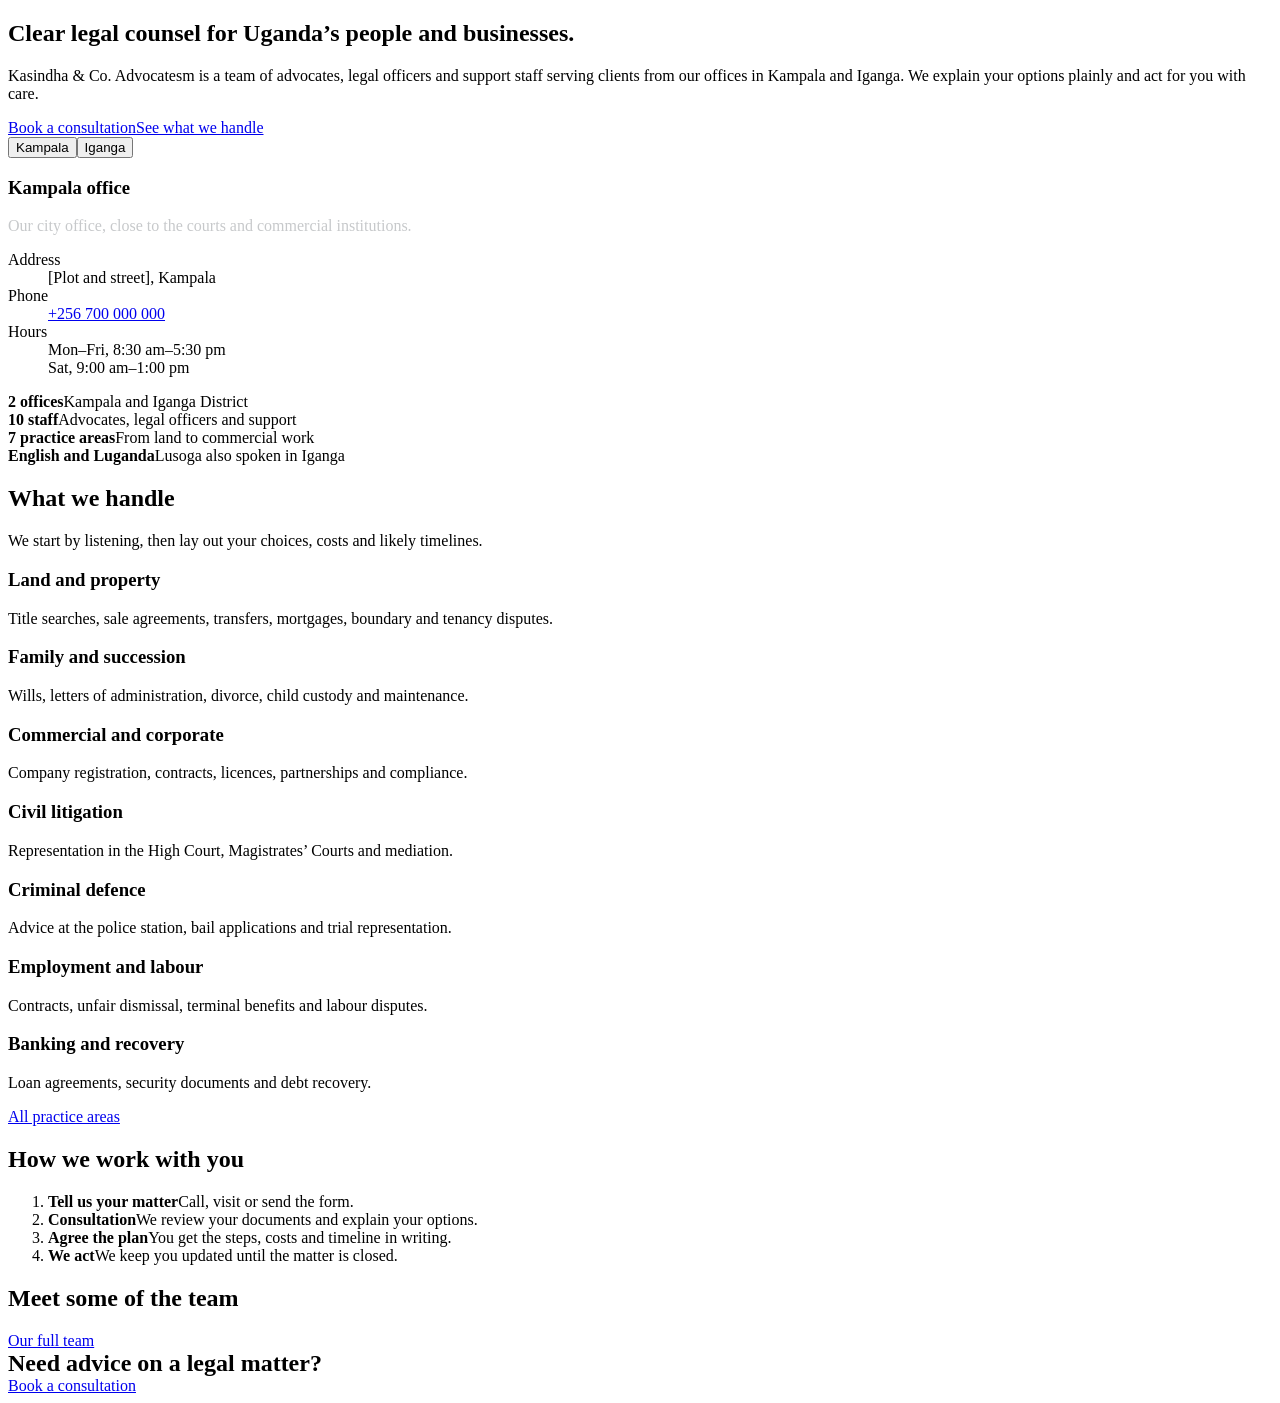
==== index.html @ f730bdf8 "Add files via upload" ====
<!DOCTYPE html>
<html lang="en">
<head>
<meta charset="utf-8">
<meta name="viewport" content="width=device-width, initial-scale=1">
<title>Advocates in Kampala and Iganga | Kasindha Law Firm</title>
<meta name="description" content="Kasindha Law Firm is a Ugandan law firm with offices in Kampala and Iganga advising on land, family, business, criminal and civil matters.">
<link rel="preconnect" href="https://fonts.googleapis.com">
<link rel="preconnect" href="https://fonts.gstatic.com" crossorigin>
<link href="https://fonts.googleapis.com/css2?family=Newsreader:wght@400;600;700&family=Instrument+Sans:wght@400;500;600&display=swap" rel="stylesheet">
<link rel="stylesheet" href="css/style.css">
</head>
<body>
<div id="site-header"></div>
<main>

<section class="hero"><div class="wrap grid2"><div>
<h1>Clear legal counsel for Uganda’s people and businesses.</h1>
<p class="lead">Kasindha & Co. Advocatesm is a team of advocates, legal officers and support staff serving clients from our offices in Kampala and Iganga. We explain your options plainly and act for you with care.</p>
<div class="cta"><a class="btn" href="contact.html">Book a consultation</a><a class="btn alt" href="services.html">See what we handle</a></div></div>
<aside class="offices" aria-label="Our offices"><div class="tabs" role="tablist"><button role="tab" aria-selected="true" data-o="kampala">Kampala</button><button role="tab" aria-selected="false" data-o="iganga">Iganga</button></div>
<h3 id="o-title">Kampala office</h3><p id="o-desc" style="color:#c7c9cb;margin:0">Our city office, close to the courts and commercial institutions.</p>
<dl><dt>Address</dt><dd id="o-addr">[Plot and street], Kampala</dd><dt>Phone</dt><dd><a id="o-tel" href="tel:+256700000000">+256 700 000 000</a></dd><dt>Hours</dt><dd>Mon–Fri, 8:30 am–5:30 pm<br>Sat, 9:00 am–1:00 pm</dd></dl></aside></div></section>
<div class="strip"><div class="wrap"><div><b>2 offices</b><span>Kampala and Iganga District</span></div><div><b>10 staff</b><span>Advocates, legal officers and support</span></div><div><b>7 practice areas</b><span>From land to commercial work</span></div><div><b>English and Luganda</b><span>Lusoga also spoken in Iganga</span></div></div></div>
<section><div class="wrap"><h2>What we handle</h2><p class="muted">We start by listening, then lay out your choices, costs and likely timelines.</p><div class="areas"><div class="area"><h3>Land and property</h3><p>Title searches, sale agreements, transfers, mortgages, boundary and tenancy disputes.</p></div><div class="area"><h3>Family and succession</h3><p>Wills, letters of administration, divorce, child custody and maintenance.</p></div><div class="area"><h3>Commercial and corporate</h3><p>Company registration, contracts, licences, partnerships and compliance.</p></div><div class="area"><h3>Civil litigation</h3><p>Representation in the High Court, Magistrates’ Courts and mediation.</p></div><div class="area"><h3>Criminal defence</h3><p>Advice at the police station, bail applications and trial representation.</p></div><div class="area"><h3>Employment and labour</h3><p>Contracts, unfair dismissal, terminal benefits and labour disputes.</p></div><div class="area"><h3>Banking and recovery</h3><p>Loan agreements, security documents and debt recovery.</p></div></div><div class="cta"><a class="btn alt" href="services.html">All practice areas</a></div></div></section>
<section class="alt-bg"><div class="wrap"><h2>How we work with you</h2>
<ol class="steps"><li><strong>Tell us your matter</strong>Call, visit or send the form.</li><li><strong>Consultation</strong>We review your documents and explain your options.</li><li><strong>Agree the plan</strong>You get the steps, costs and timeline in writing.</li><li><strong>We act</strong>We keep you updated until the matter is closed.</li></ol></div></section>
<section><div class="wrap"><h2>Meet some of the team</h2><div class="team" id="teamGrid" data-limit="5"></div><div class="cta"><a class="btn alt" href="team.html">Our full team</a></div></div></section>
<div class="band"><div class="wrap"><h2 style="margin:0">Need advice on a legal matter?</h2><a class="btn" href="contact.html">Book a consultation</a></div></div>
</main>
<div id="site-footer"></div>
<script src="js/main.js"></script>
</body>
</html>
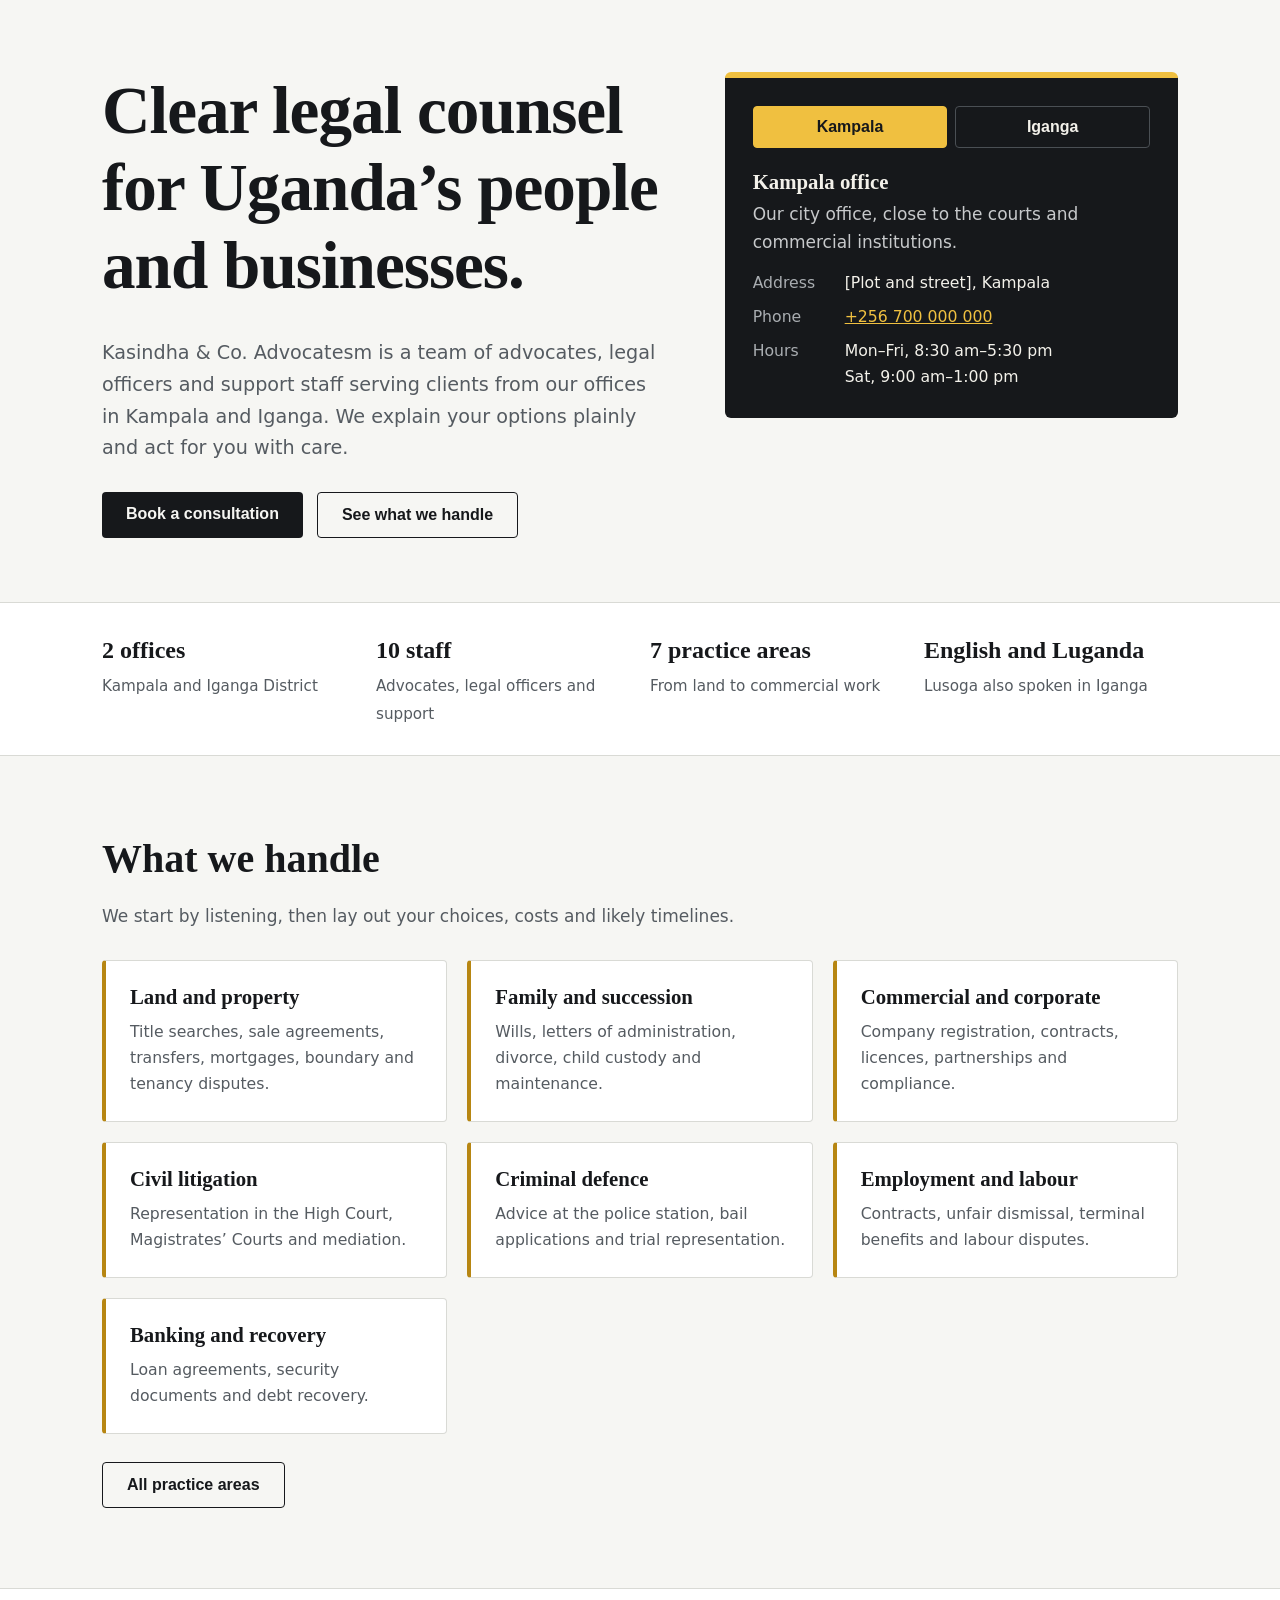
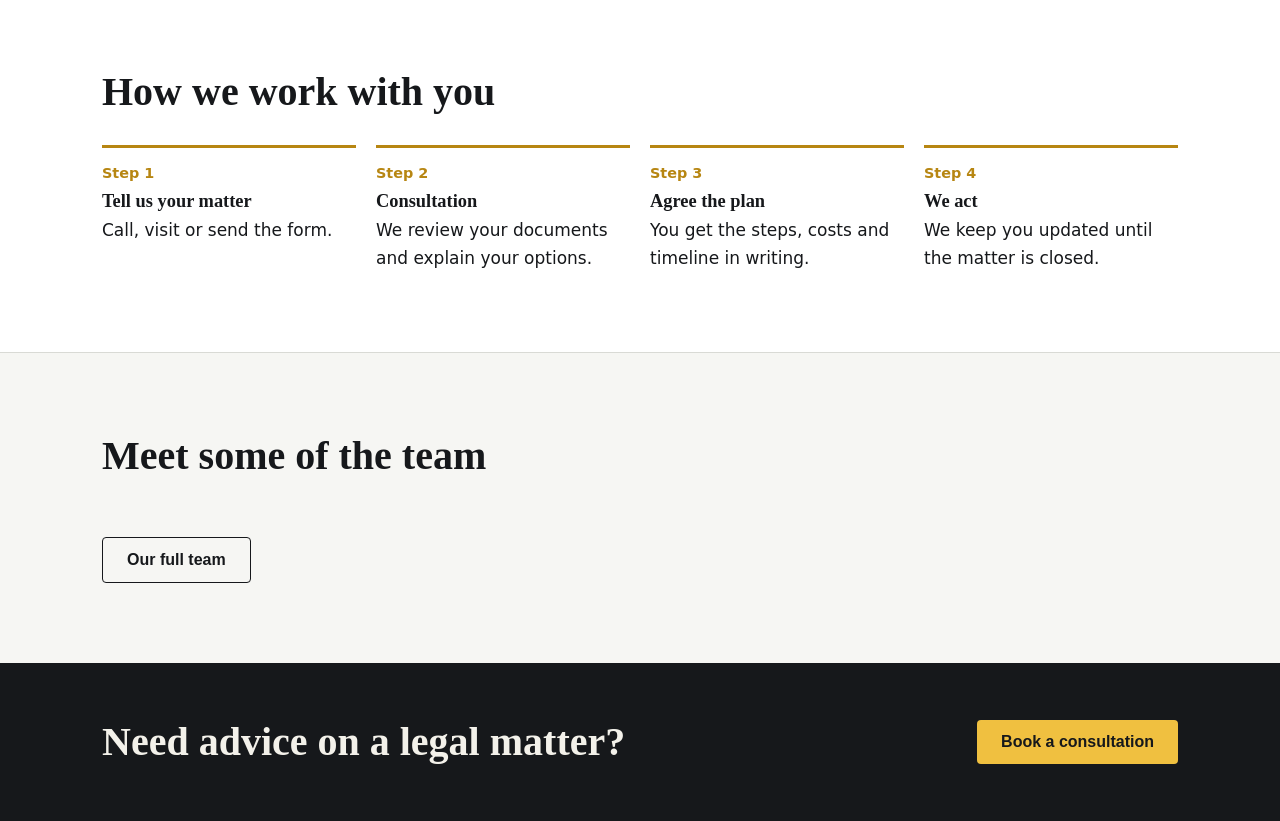
==== commit 60ae18b3: "Update stylesheet link in index.html" ====
--- a/index.html
+++ b/index.html
@@ -8,7 +8,7 @@
 <link rel="preconnect" href="https://fonts.googleapis.com">
 <link rel="preconnect" href="https://fonts.gstatic.com" crossorigin>
 <link href="https://fonts.googleapis.com/css2?family=Newsreader:wght@400;600;700&family=Instrument+Sans:wght@400;500;600&display=swap" rel="stylesheet">
-<link rel="stylesheet" href="css/style.css">
+<link rel="stylesheet" href="style.css">
 </head>
 <body>
 <div id="site-header"></div>
--- a/style.css
+++ b/style.css
@@ -0,0 +1,103 @@
+/* Kasindha Law Firm - shared styles for every page */
+:root{--ink:#16181b;--paper:#f6f6f3;--card:#fff;--muted:#555b61;--line:#d9dad5;--gold:#b78612;--gold-bg:#f0c040;--red:#b3261e;--dark:#16181b;--on-dark:#f3f1ea;color-scheme:light}
+@media (prefers-color-scheme:dark){:root:not([data-theme="light"]){--ink:#eeece6;--paper:#121416;--card:#1b1e21;--muted:#a3a8ad;--line:#2f3337;--gold:#e0b03a;--dark:#0b0c0d;--red:#e5594f;color-scheme:dark}}
+*{box-sizing:border-box}
+html{scroll-behavior:smooth;scroll-padding-top:80px}
+body{margin:0;background:var(--paper);color:var(--ink);font:400 1.0625rem/1.65 "Instrument Sans",system-ui,sans-serif}
+h1,h2,h3{font-family:"Newsreader",Georgia,serif;line-height:1.15;margin:0 0 .5em;font-weight:600}
+h1{font-size:clamp(2.3rem,6vw,4.2rem);font-weight:700;letter-spacing:-.015em}
+h2{font-size:clamp(1.8rem,3.6vw,2.5rem)}h3{font-size:1.3rem}
+p{margin:0 0 1em;max-width:62ch}a{color:inherit}
+.wrap{max-width:1120px;margin:0 auto;padding:0 22px}
+section{padding:80px 0}
+.alt-bg{background:var(--card);border-block:1px solid var(--line)}
+:focus-visible{outline:3px solid var(--gold);outline-offset:3px}
+.muted{color:var(--muted)}
+/* header */
+header{position:sticky;top:0;z-index:50;background:var(--paper);border-bottom:1px solid var(--line)}
+.bar{display:flex;align-items:center;justify-content:space-between;height:72px}
+.logo{font-family:"Newsreader",serif;font-weight:700;font-size:1.45rem;text-decoration:none;display:flex;align-items:center;gap:10px}
+.logo i{width:12px;height:30px;background:linear-gradient(var(--ink) 33%,var(--gold-bg) 33% 66%,var(--red) 66%)}
+nav ul{display:flex;gap:22px;list-style:none;margin:0;padding:0;align-items:center}
+nav a{text-decoration:none;font-weight:500;font-size:.96rem;padding:6px 0}
+nav a:hover,nav a[aria-current="page"]{color:var(--gold);border-bottom:2px solid var(--gold)}
+nav a.btn,nav a.btn:hover{border:0;color:var(--paper);padding:11px 20px}
+nav a.btn:hover{background:var(--gold);color:#16181b}
+#menu{display:none;background:none;border:1.5px solid var(--line);border-radius:4px;padding:8px 14px;color:var(--ink);font:600 .95rem "Instrument Sans",sans-serif;cursor:pointer}
+.btn{display:inline-block;background:var(--ink);color:var(--paper);padding:13px 24px;border-radius:4px;text-decoration:none;font:600 1rem "Instrument Sans",sans-serif;border:0;cursor:pointer}
+.btn:hover{background:var(--gold);color:#16181b}
+.btn.alt{background:transparent;color:var(--ink);border:1.5px solid var(--ink)}
+.btn.alt:hover{background:var(--ink);color:var(--paper)}
+.cta{display:flex;gap:14px;flex-wrap:wrap;margin-top:28px}
+/* page heading for inner pages */
+.page-head{padding:64px 0 48px;border-bottom:1px solid var(--line)}
+.page-head p{font-size:1.15rem;color:var(--muted);margin:0}
+/* home hero */
+.hero{padding:72px 0 64px}
+.grid2{display:grid;grid-template-columns:1.25fr 1fr;gap:56px;align-items:start}
+.lead{font-size:1.2rem;color:var(--muted)}
+.offices{background:var(--dark);color:var(--on-dark);border-radius:6px;padding:28px;border-top:6px solid var(--gold-bg)}
+.tabs{display:flex;gap:8px;margin-bottom:22px}
+.tabs button{flex:1;background:transparent;color:var(--on-dark);border:1.5px solid #4a4f54;padding:11px;border-radius:4px;font:600 1rem "Instrument Sans",sans-serif;cursor:pointer}
+.tabs button[aria-selected="true"]{background:var(--gold-bg);color:#16181b;border-color:var(--gold-bg)}
+.offices h3{color:var(--on-dark);margin-bottom:.3em}
+.offices dl,.office-card dl{margin:14px 0 0;display:grid;grid-template-columns:80px 1fr;gap:8px 12px;font-size:.98rem}
+.offices dt{color:#a9adb1}.offices dd,.office-card dd{margin:0}.offices a{color:var(--gold-bg)}
+.strip{border-block:1px solid var(--line);background:var(--card)}
+.strip .wrap{display:grid;grid-template-columns:repeat(4,1fr);gap:20px;padding-block:28px}
+.strip b{display:block;font-family:"Newsreader",serif;font-size:1.5rem}.strip span{color:var(--muted);font-size:.95rem}
+/* cards */
+.areas{display:grid;grid-template-columns:repeat(3,1fr);gap:20px;margin-top:30px}
+.area{background:var(--card);border:1px solid var(--line);border-left:4px solid var(--gold);padding:24px;border-radius:4px}
+.area p{color:var(--muted);margin:0;font-size:.98rem}
+.area ul{margin:12px 0 0;padding-left:1.1em;color:var(--muted);font-size:.95rem}
+.vals{list-style:none;margin:0;padding:0}
+.vals li{padding:16px 0;border-bottom:1px solid var(--line)}.vals li:first-child{border-top:1px solid var(--line)}
+.vals strong{display:block;font-family:"Newsreader",serif;font-size:1.2rem}
+.steps{counter-reset:s;list-style:none;margin:30px 0 0;padding:0;display:grid;grid-template-columns:repeat(4,1fr);gap:20px}
+.steps li{counter-increment:s;border-top:3px solid var(--gold);padding-top:14px}
+.steps li::before{content:"Step " counter(s);display:block;font-weight:600;color:var(--gold);font-size:.9rem}
+.steps strong{font-family:"Newsreader",serif;font-size:1.15rem;display:block}
+.team{display:grid;grid-template-columns:repeat(5,1fr);gap:18px;margin-top:30px}
+.person{background:var(--card);border:1px solid var(--line);border-radius:4px;padding:20px 16px;text-align:center}
+.av{width:72px;height:72px;border-radius:50%;background:var(--dark);color:var(--gold-bg);display:grid;place-items:center;margin:0 auto 12px;font:700 1.4rem "Newsreader",serif}
+.person h3{font-size:1.05rem;margin:0}.person p{margin:.3em auto 0;font-size:.88rem;color:var(--muted)}
+.person small{display:block;color:var(--gold);font-weight:600;margin-top:6px;font-size:.82rem}
+.filters{display:flex;gap:8px;flex-wrap:wrap;margin:26px 0}
+.filters button{background:var(--card);color:var(--ink);border:1.5px solid var(--line);padding:8px 16px;border-radius:99px;font:500 .95rem "Instrument Sans",sans-serif;cursor:pointer}
+.filters button[aria-pressed="true"]{background:var(--ink);color:var(--paper);border-color:var(--ink)}
+.news{display:grid;grid-template-columns:repeat(2,1fr);gap:20px}
+.post{background:var(--card);border:1px solid var(--line);border-radius:4px;padding:26px}
+.post small{color:var(--gold);font-weight:600}
+.post[hidden]{display:none}
+.office-card{background:var(--card);border:1px solid var(--line);border-top:5px solid var(--gold);padding:28px;border-radius:4px}
+.faq details{background:var(--card);border:1px solid var(--line);border-radius:4px;margin-bottom:10px;padding:0 20px}
+.faq summary{cursor:pointer;font-weight:600;padding:16px 0}
+.faq details[open] summary{color:var(--gold)}
+.note{border-left:4px solid var(--red);padding:12px 18px;background:var(--card);margin-top:28px;font-size:.95rem;color:var(--muted)}
+/* contact + cta band */
+.contact{background:var(--dark);color:var(--on-dark)}.contact h2{color:var(--on-dark)}.contact p{color:#c7c9cb}.contact a{color:var(--gold-bg)}
+.band{background:var(--dark);color:var(--on-dark);padding:56px 0}.band h2{color:var(--on-dark)}.band .wrap{display:flex;justify-content:space-between;align-items:center;gap:24px;flex-wrap:wrap}
+.band .btn{background:var(--gold-bg);color:#16181b}.band .btn:hover{background:#fff}
+form{display:grid;gap:14px}
+label{font-weight:600;font-size:.95rem;display:grid;gap:6px}
+input,select,textarea{font:inherit;padding:12px;border-radius:4px;border:1.5px solid #4a4f54;background:#1f2327;color:var(--on-dark);width:100%}
+textarea{min-height:120px;resize:vertical}
+.err{color:#ff8a80;font-size:.88rem;min-height:1em;font-weight:400}
+.ok{background:#16351f;border:1px solid #2f7a45;padding:16px;border-radius:4px;color:#d7f5df;display:none}
+.contact .btn{background:var(--gold-bg);color:#16181b}.contact .btn:hover{background:#fff}
+footer{background:var(--paper);border-top:1px solid var(--line);padding:44px 0 24px;font-size:.95rem;color:var(--muted)}
+.fgrid{display:grid;grid-template-columns:1.4fr 1fr 1fr;gap:32px}
+footer h3{font-size:1.05rem;color:var(--ink)}footer ul{list-style:none;margin:0;padding:0}footer li{margin-bottom:6px}
+.legal{border-top:1px solid var(--line);margin-top:28px;padding-top:18px;display:flex;justify-content:space-between;gap:12px;flex-wrap:wrap}
+.hero .grid2>div:first-child{animation:in .8s ease both}
+@keyframes in{from{opacity:0;transform:translateY(14px)}to{opacity:1;transform:none}}
+@media (prefers-reduced-motion:reduce){*{animation:none!important;scroll-behavior:auto!important}}
+@media (max-width:900px){
+#menu{display:block}
+nav{display:none;position:absolute;left:0;right:0;top:72px;background:var(--paper);border-bottom:1px solid var(--line);padding:12px 22px 20px}
+nav.open{display:block}nav ul{flex-direction:column;align-items:flex-start;gap:14px}
+.grid2,.fgrid{grid-template-columns:1fr;gap:36px}
+.areas,.news{grid-template-columns:1fr 1fr}.team{grid-template-columns:repeat(2,1fr)}
+.strip .wrap,.steps{grid-template-columns:1fr 1fr}section{padding:56px 0}}
+@media (max-width:560px){.areas,.news,.steps{grid-template-columns:1fr}}
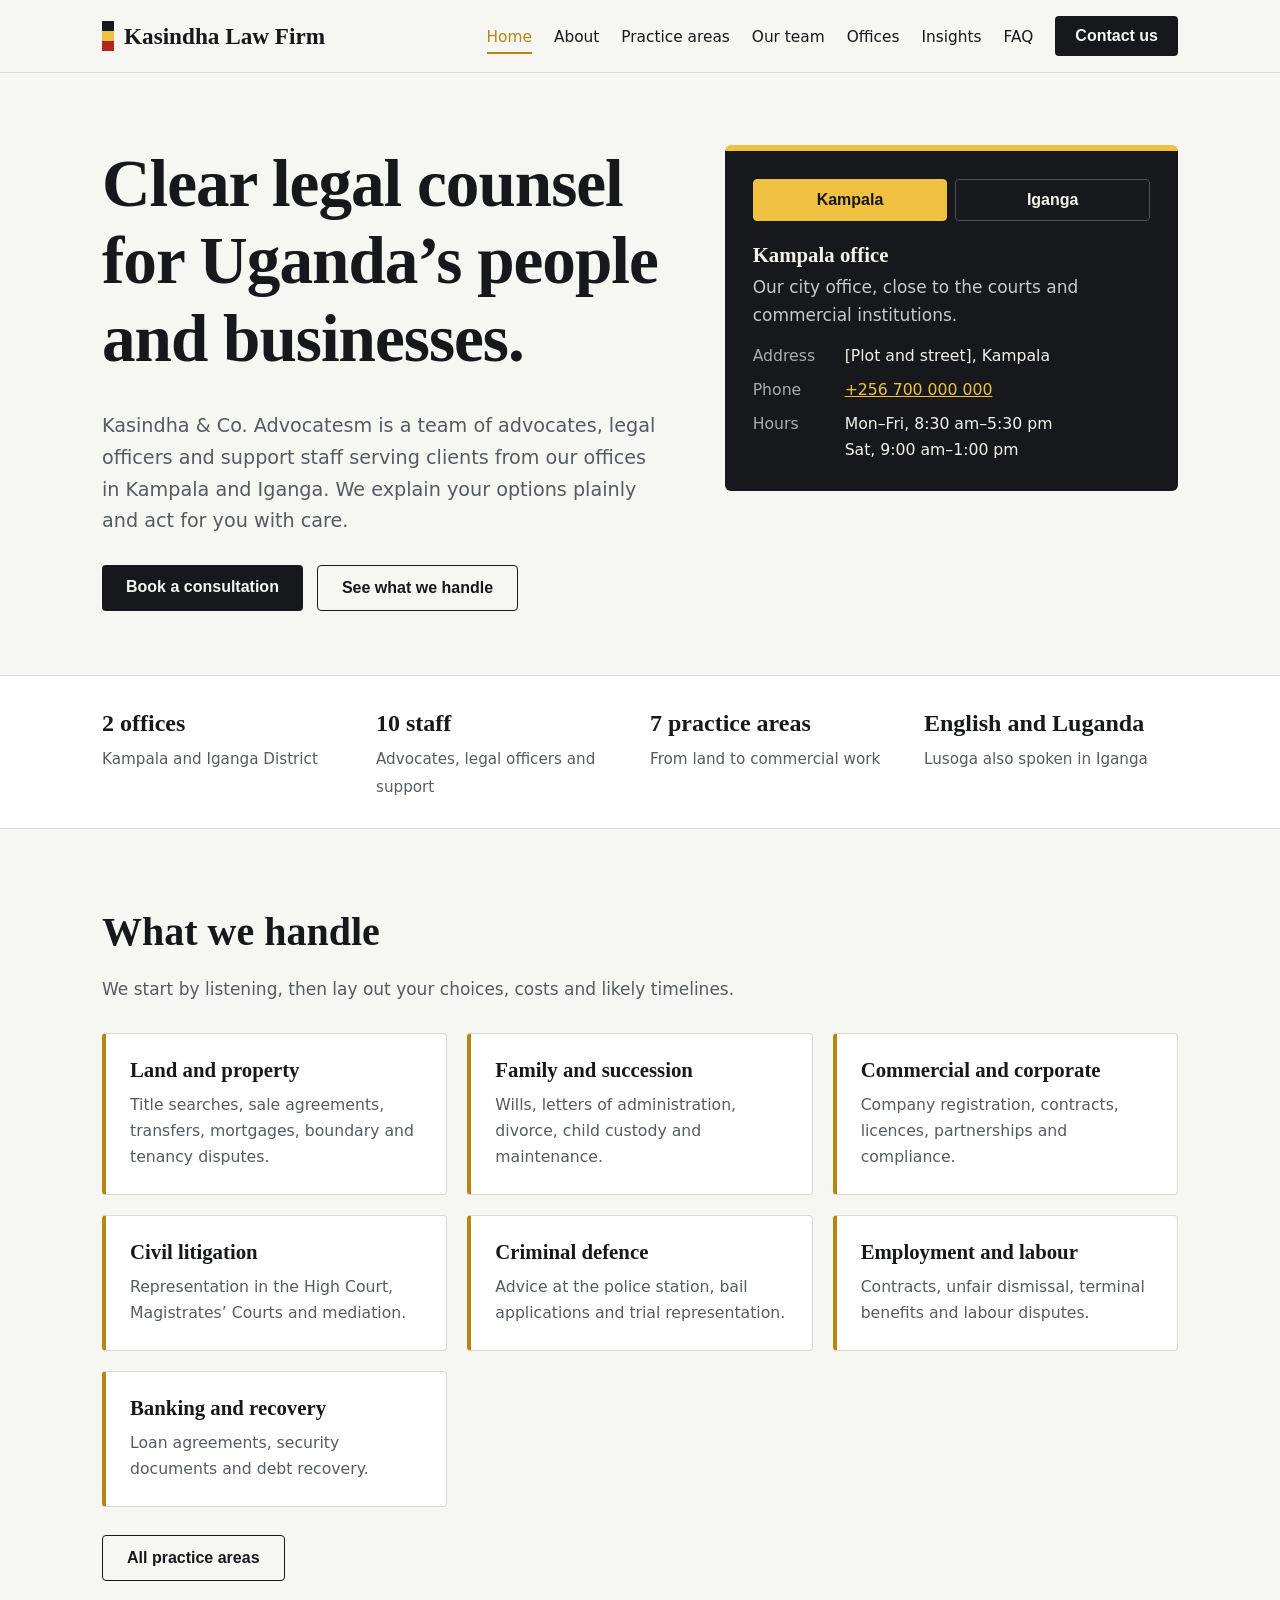
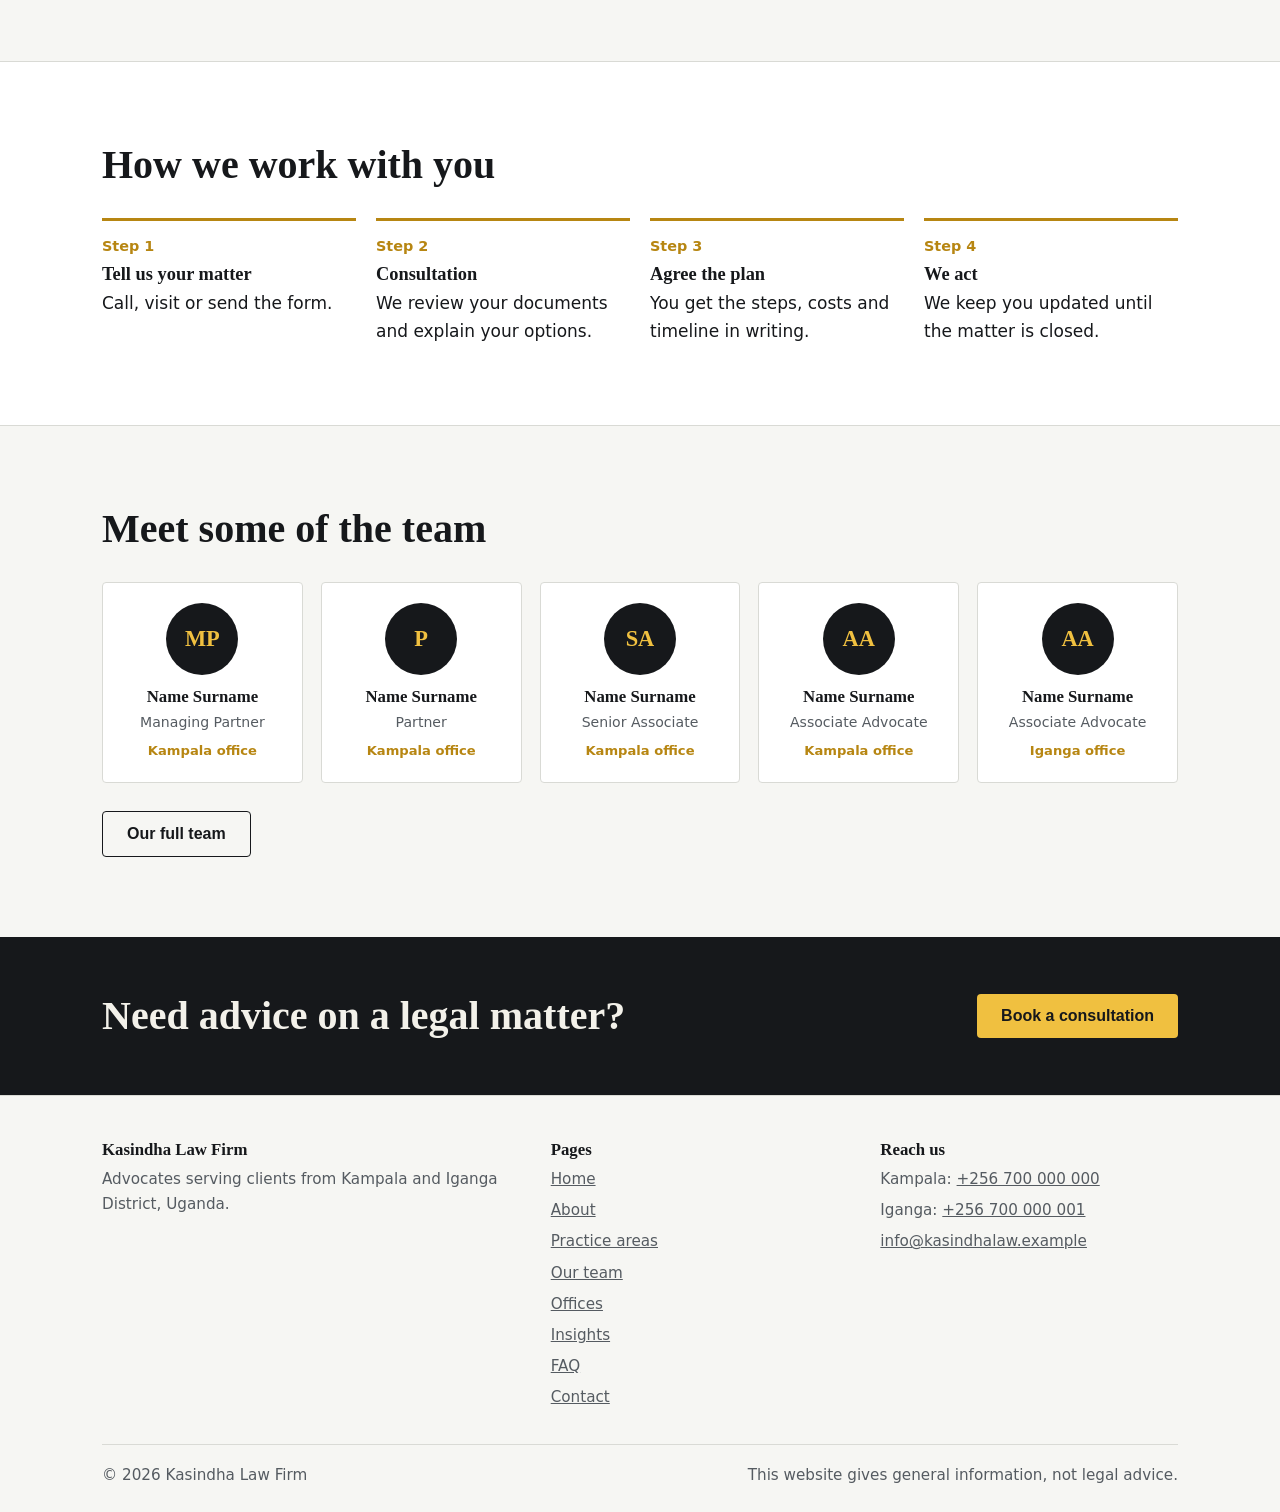
==== commit b8609666: "Fix script tag source path in index.html" ====
--- a/index.html
+++ b/index.html
@@ -29,6 +29,6 @@
 <div class="band"><div class="wrap"><h2 style="margin:0">Need advice on a legal matter?</h2><a class="btn" href="contact.html">Book a consultation</a></div></div>
 </main>
 <div id="site-footer"></div>
-<script src="js/main.js"></script>
+<script src="main.js"></script>
 </body>
 </html>
